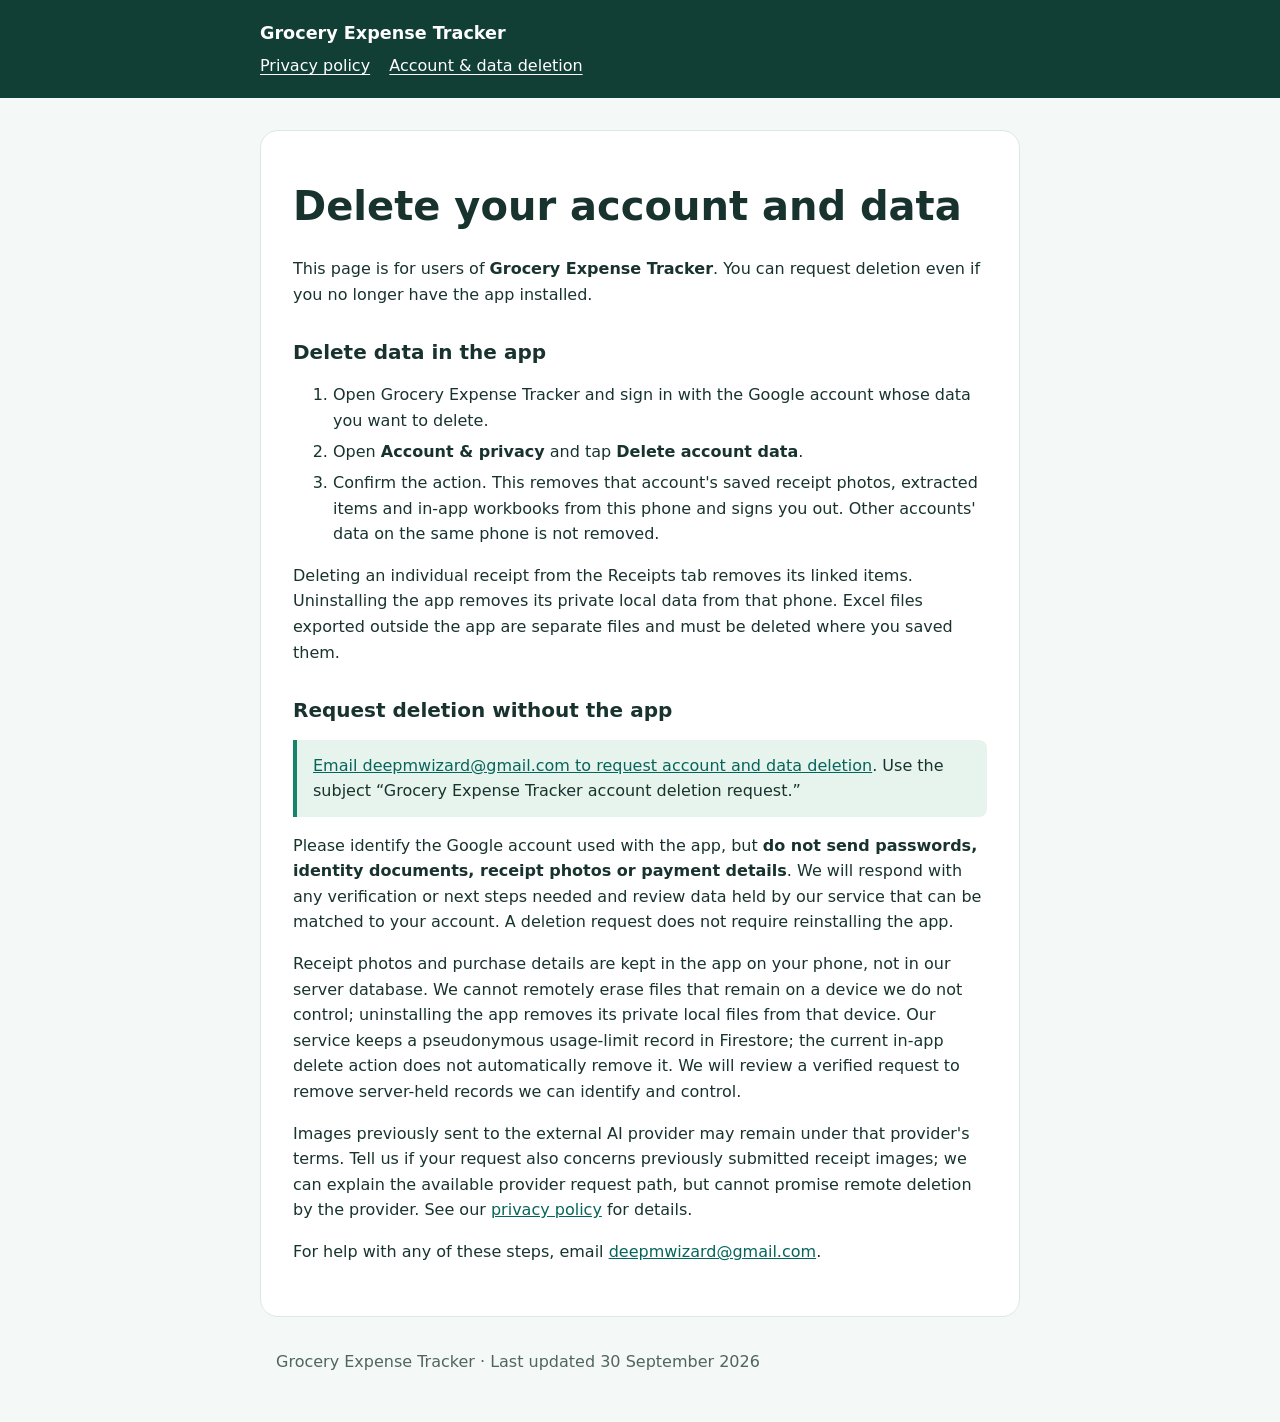
==== delete-account.html @ 2bd1a131 "Add Grocery Expense Tracker privacy and deletion pages" ====
<!doctype html>
<html lang="en">
<head>
  <meta charset="utf-8">
  <meta name="viewport" content="width=device-width, initial-scale=1">
  <title>Account and data deletion — Grocery Expense Tracker</title>
  <link rel="stylesheet" href="styles.css">
</head>
<body>
  <header>
    <a class="brand" href="index.html">Grocery Expense Tracker</a>
    <nav aria-label="Legal pages">
      <a href="privacy.html">Privacy policy</a>
      <a href="delete-account.html" aria-current="page">Account &amp; data deletion</a>
    </nav>
  </header>
  <main>
    <h1>Delete your account and data</h1>
    <p>This page is for users of <strong>Grocery Expense Tracker</strong>. You can request deletion even if you no longer have the app installed.</p>

    <h2>Delete data in the app</h2>
    <ol>
      <li>Open Grocery Expense Tracker and sign in with the Google account whose data you want to delete.</li>
      <li>Open <strong>Account &amp; privacy</strong> and tap <strong>Delete account data</strong>.</li>
      <li>Confirm the action. This removes that account's saved receipt photos, extracted items and in-app workbooks from this phone and signs you out. Other accounts' data on the same phone is not removed.</li>
    </ol>
    <p>Deleting an individual receipt from the Receipts tab removes its linked items. Uninstalling the app removes its private local data from that phone. Excel files exported outside the app are separate files and must be deleted where you saved them.</p>

    <h2>Request deletion without the app</h2>
    <p class="callout"><a href="mailto:deepmwizard@gmail.com?subject=Grocery%20Expense%20Tracker%20account%20deletion%20request">Email deepmwizard@gmail.com to request account and data deletion</a>. Use the subject “Grocery Expense Tracker account deletion request.”</p>
    <p>Please identify the Google account used with the app, but <strong>do not send passwords, identity documents, receipt photos or payment details</strong>. We will respond with any verification or next steps needed and review data held by our service that can be matched to your account. A deletion request does not require reinstalling the app.</p>
    <p>Receipt photos and purchase details are kept in the app on your phone, not in our server database. We cannot remotely erase files that remain on a device we do not control; uninstalling the app removes its private local files from that device. Our service keeps a pseudonymous usage-limit record in Firestore; the current in-app delete action does not automatically remove it. We will review a verified request to remove server-held records we can identify and control.</p>
    <p>Images previously sent to the external AI provider may remain under that provider's terms. Tell us if your request also concerns previously submitted receipt images; we can explain the available provider request path, but cannot promise remote deletion by the provider. See our <a href="privacy.html">privacy policy</a> for details.</p>
    <p>For help with any of these steps, email <a href="mailto:deepmwizard@gmail.com">deepmwizard@gmail.com</a>.</p>
  </main>
  <footer>Grocery Expense Tracker · Last updated 30 September 2026</footer>
</body>
</html>
---- styles.css ----
:root {
  color-scheme: light;
  font-family: system-ui, -apple-system, BlinkMacSystemFont, "Segoe UI", sans-serif;
  line-height: 1.6;
  color: #18332e;
  background: #f4f8f6;
}

* { box-sizing: border-box; }

body { margin: 0; }

header {
  background: #123f35;
  color: #fff;
  padding: 1.2rem max(1.2rem, calc((100vw - 760px) / 2));
}

header a { color: #fff; text-decoration: none; }
header .brand { font-size: 1.1rem; font-weight: 750; }
nav { display: flex; gap: 1.2rem; flex-wrap: wrap; margin-top: .35rem; }
nav a { text-decoration: underline; text-underline-offset: .2rem; }

main {
  max-width: 760px;
  margin: 2rem auto;
  padding: 1.5rem 2rem 2.2rem;
  background: #fff;
  border: 1px solid #dce9e3;
  border-radius: 18px;
}

h1 { line-height: 1.2; font-size: clamp(1.8rem, 4vw, 2.5rem); }
h2 { margin-top: 2rem; line-height: 1.3; font-size: 1.25rem; }
p, li { max-width: 70ch; }
li + li { margin-top: .35rem; }
a { color: #06655b; overflow-wrap: anywhere; }
a:hover { color: #043e37; }
a:focus-visible { outline: 3px solid #e8ad41; outline-offset: 3px; }
.muted { color: #51655f; }
.callout {
  background: #e7f4ed;
  border-left: 4px solid #16846a;
  border-radius: 0 8px 8px 0;
  padding: .8rem 1rem;
}
footer { max-width: 760px; margin: 1.5rem auto 3rem; padding: 0 1rem; color: #51655f; }

@media (max-width: 800px) {
  main { margin: 1rem; padding: 1.2rem; }
}
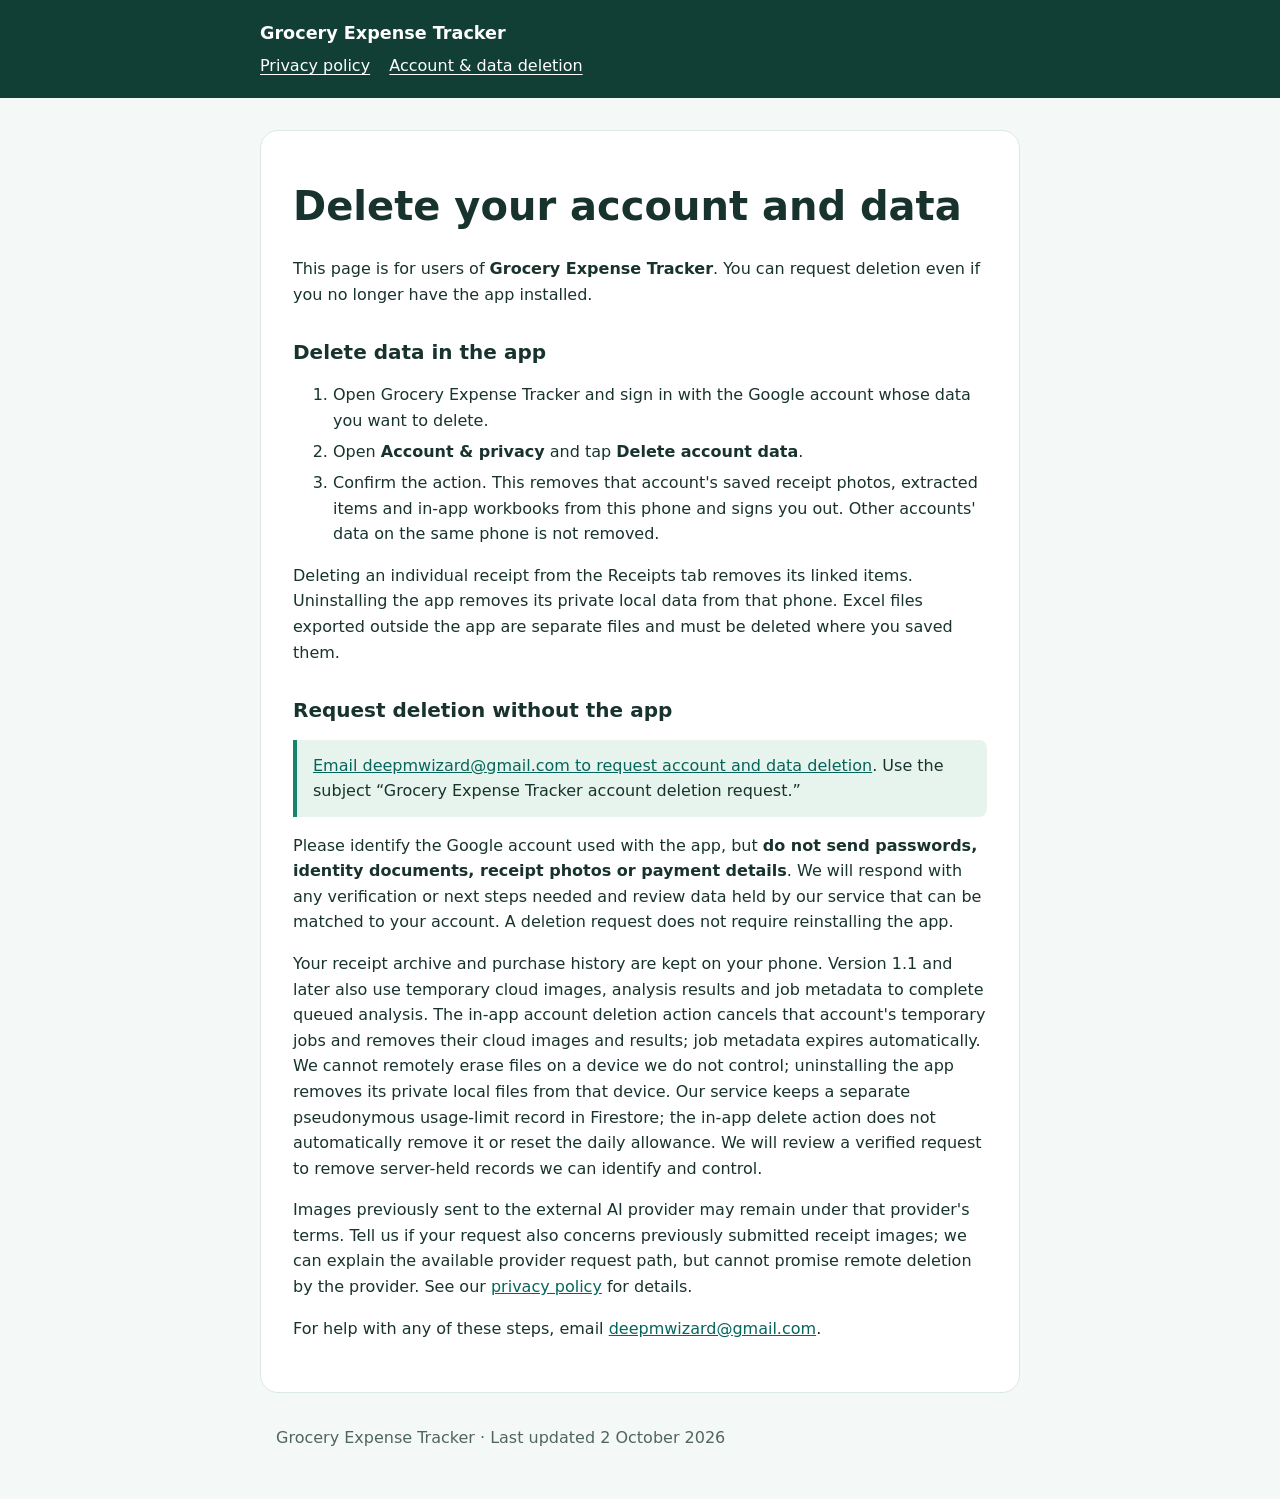
==== commit 5c228bc1: "Explain temporary queued receipt analysis and deletion" ====
--- a/delete-account.html
+++ b/delete-account.html
@@ -29,10 +29,10 @@
     <h2>Request deletion without the app</h2>
     <p class="callout"><a href="mailto:deepmwizard@gmail.com?subject=Grocery%20Expense%20Tracker%20account%20deletion%20request">Email deepmwizard@gmail.com to request account and data deletion</a>. Use the subject “Grocery Expense Tracker account deletion request.”</p>
     <p>Please identify the Google account used with the app, but <strong>do not send passwords, identity documents, receipt photos or payment details</strong>. We will respond with any verification or next steps needed and review data held by our service that can be matched to your account. A deletion request does not require reinstalling the app.</p>
-    <p>Receipt photos and purchase details are kept in the app on your phone, not in our server database. We cannot remotely erase files that remain on a device we do not control; uninstalling the app removes its private local files from that device. Our service keeps a pseudonymous usage-limit record in Firestore; the current in-app delete action does not automatically remove it. We will review a verified request to remove server-held records we can identify and control.</p>
+    <p>Your receipt archive and purchase history are kept on your phone. Version 1.1 and later also use temporary cloud images, analysis results and job metadata to complete queued analysis. The in-app account deletion action cancels that account's temporary jobs and removes their cloud images and results; job metadata expires automatically. We cannot remotely erase files on a device we do not control; uninstalling the app removes its private local files from that device. Our service keeps a separate pseudonymous usage-limit record in Firestore; the in-app delete action does not automatically remove it or reset the daily allowance. We will review a verified request to remove server-held records we can identify and control.</p>
     <p>Images previously sent to the external AI provider may remain under that provider's terms. Tell us if your request also concerns previously submitted receipt images; we can explain the available provider request path, but cannot promise remote deletion by the provider. See our <a href="privacy.html">privacy policy</a> for details.</p>
     <p>For help with any of these steps, email <a href="mailto:deepmwizard@gmail.com">deepmwizard@gmail.com</a>.</p>
   </main>
-  <footer>Grocery Expense Tracker · Last updated 30 September 2026</footer>
+  <footer>Grocery Expense Tracker · Last updated 2 October 2026</footer>
 </body>
 </html>
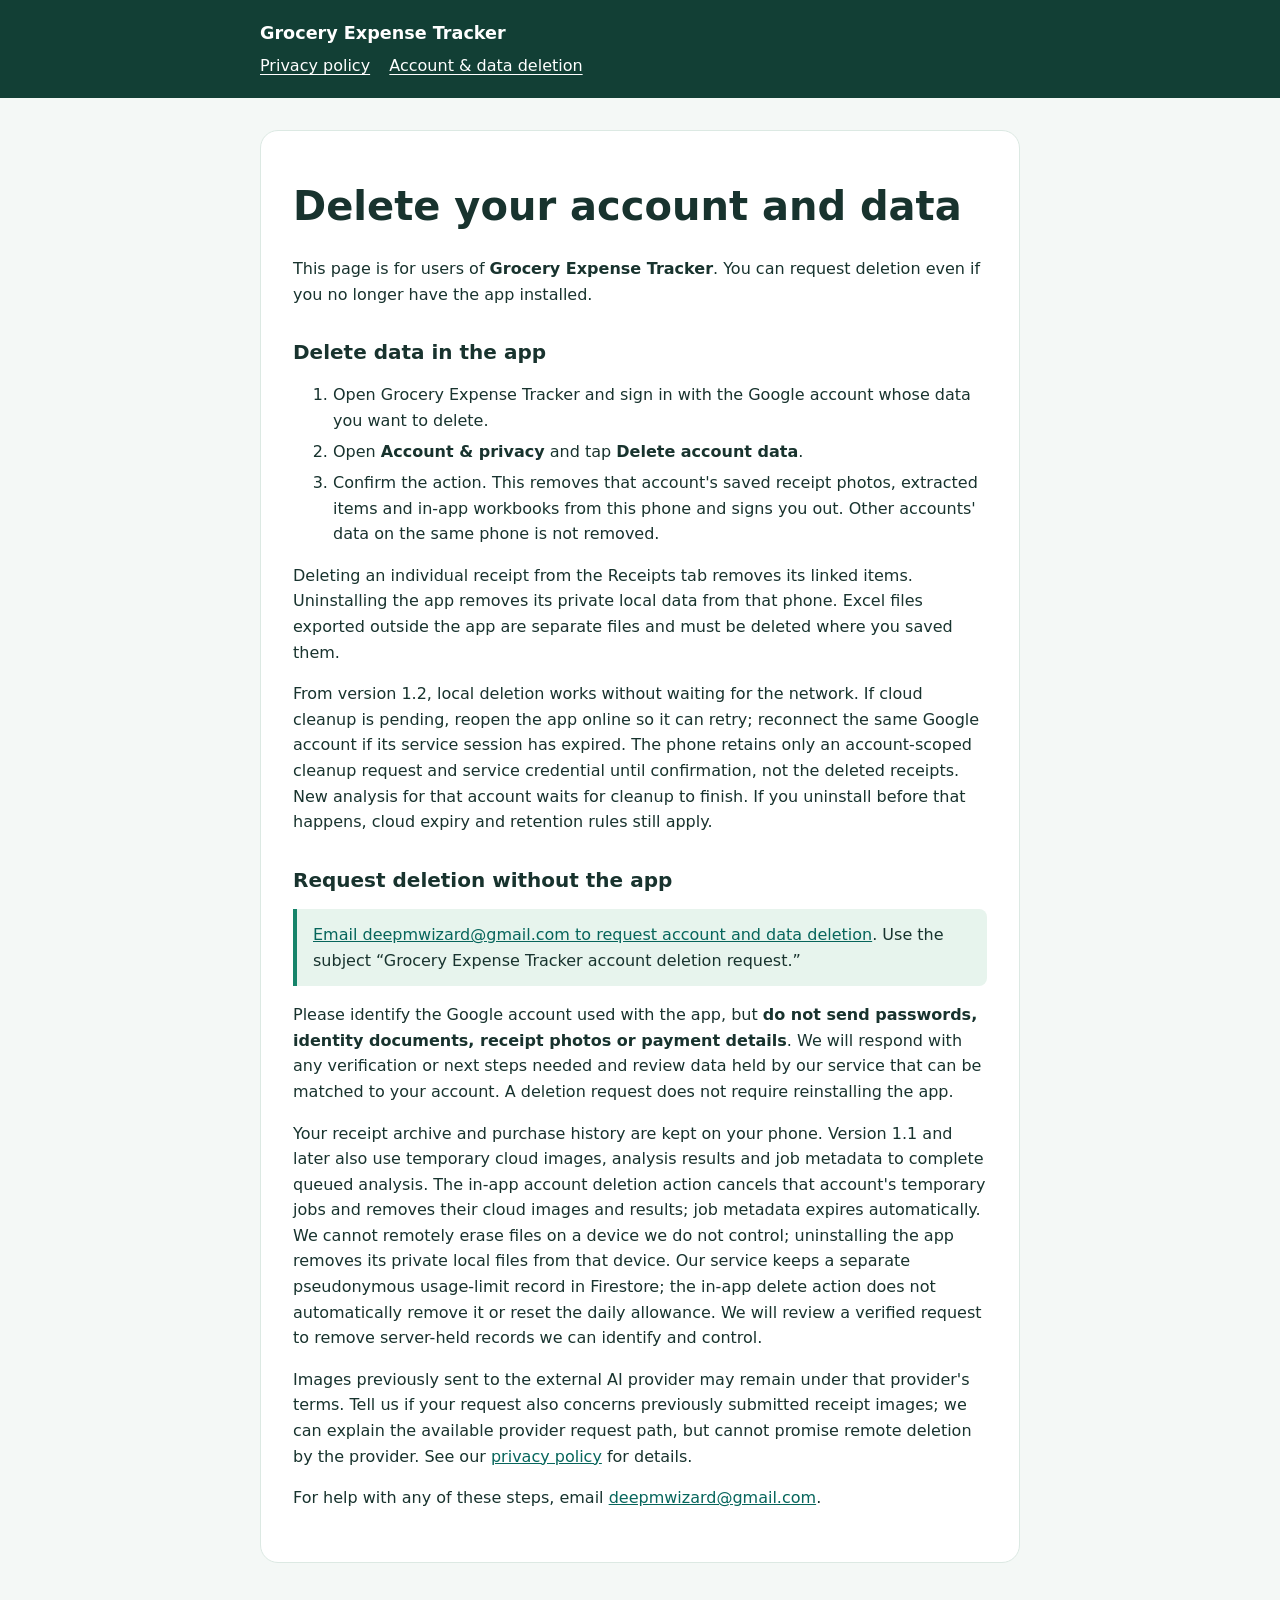
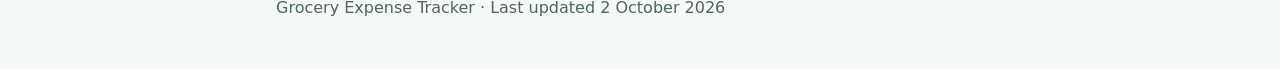
==== commit c8f43f24: "Clarify offline local deletion and session expiry in version 1.2" ====
--- a/delete-account.html
+++ b/delete-account.html
@@ -25,6 +25,7 @@
       <li>Confirm the action. This removes that account's saved receipt photos, extracted items and in-app workbooks from this phone and signs you out. Other accounts' data on the same phone is not removed.</li>
     </ol>
     <p>Deleting an individual receipt from the Receipts tab removes its linked items. Uninstalling the app removes its private local data from that phone. Excel files exported outside the app are separate files and must be deleted where you saved them.</p>
+    <p>From version 1.2, local deletion works without waiting for the network. If cloud cleanup is pending, reopen the app online so it can retry; reconnect the same Google account if its service session has expired. The phone retains only an account-scoped cleanup request and service credential until confirmation, not the deleted receipts. New analysis for that account waits for cleanup to finish. If you uninstall before that happens, cloud expiry and retention rules still apply.</p>
 
     <h2>Request deletion without the app</h2>
     <p class="callout"><a href="mailto:deepmwizard@gmail.com?subject=Grocery%20Expense%20Tracker%20account%20deletion%20request">Email deepmwizard@gmail.com to request account and data deletion</a>. Use the subject “Grocery Expense Tracker account deletion request.”</p>
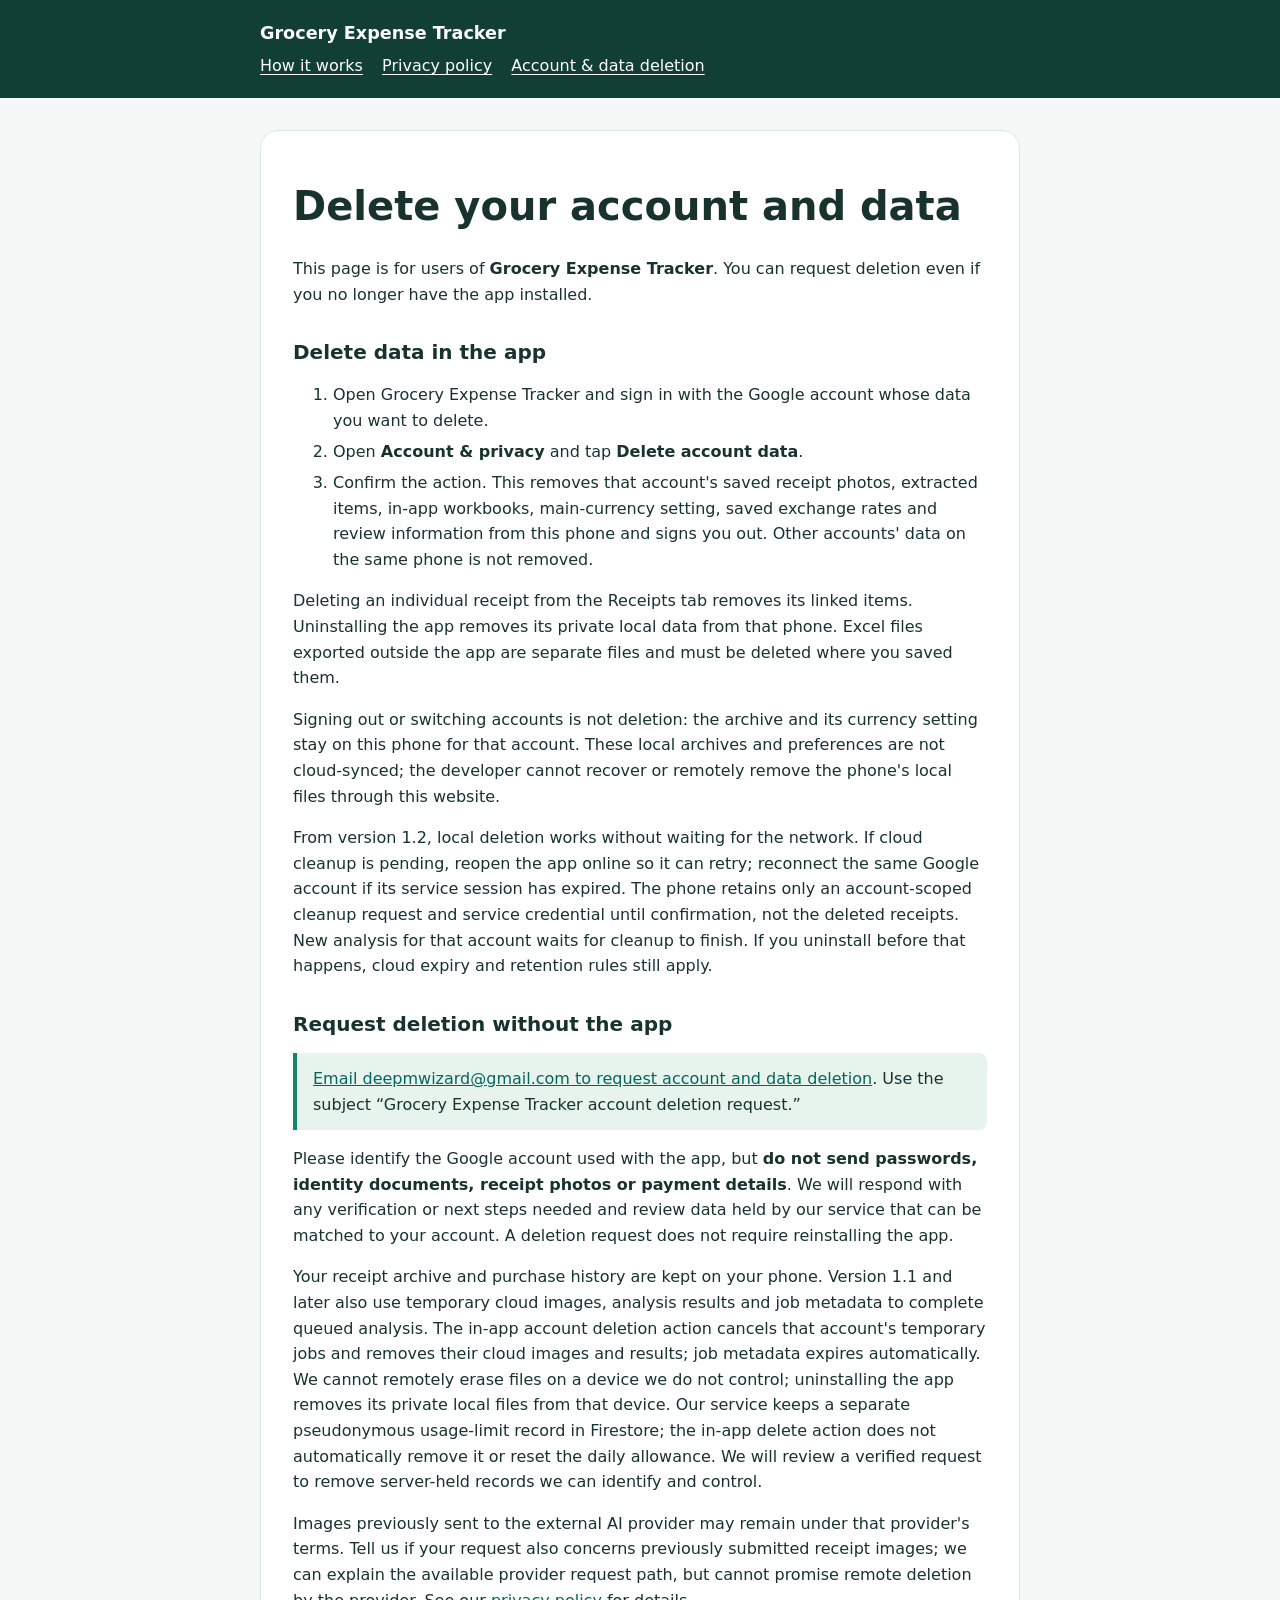
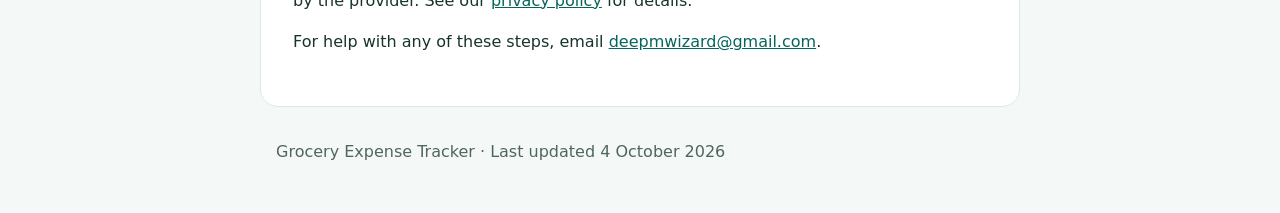
==== commit a744358c: "Add receipt and currency user guide and align privacy and deletion pages" ====
--- a/delete-account.html
+++ b/delete-account.html
@@ -9,7 +9,8 @@
 <body>
   <header>
     <a class="brand" href="index.html">Grocery Expense Tracker</a>
-    <nav aria-label="Legal pages">
+    <nav aria-label="Site pages">
+      <a href="how-it-works.html">How it works</a>
       <a href="privacy.html">Privacy policy</a>
       <a href="delete-account.html" aria-current="page">Account &amp; data deletion</a>
     </nav>
@@ -22,9 +23,10 @@
     <ol>
       <li>Open Grocery Expense Tracker and sign in with the Google account whose data you want to delete.</li>
       <li>Open <strong>Account &amp; privacy</strong> and tap <strong>Delete account data</strong>.</li>
-      <li>Confirm the action. This removes that account's saved receipt photos, extracted items and in-app workbooks from this phone and signs you out. Other accounts' data on the same phone is not removed.</li>
+      <li>Confirm the action. This removes that account's saved receipt photos, extracted items, in-app workbooks, main-currency setting, saved exchange rates and review information from this phone and signs you out. Other accounts' data on the same phone is not removed.</li>
     </ol>
     <p>Deleting an individual receipt from the Receipts tab removes its linked items. Uninstalling the app removes its private local data from that phone. Excel files exported outside the app are separate files and must be deleted where you saved them.</p>
+    <p>Signing out or switching accounts is not deletion: the archive and its currency setting stay on this phone for that account. These local archives and preferences are not cloud-synced; the developer cannot recover or remotely remove the phone's local files through this website.</p>
     <p>From version 1.2, local deletion works without waiting for the network. If cloud cleanup is pending, reopen the app online so it can retry; reconnect the same Google account if its service session has expired. The phone retains only an account-scoped cleanup request and service credential until confirmation, not the deleted receipts. New analysis for that account waits for cleanup to finish. If you uninstall before that happens, cloud expiry and retention rules still apply.</p>
 
     <h2>Request deletion without the app</h2>
@@ -34,6 +36,6 @@
     <p>Images previously sent to the external AI provider may remain under that provider's terms. Tell us if your request also concerns previously submitted receipt images; we can explain the available provider request path, but cannot promise remote deletion by the provider. See our <a href="privacy.html">privacy policy</a> for details.</p>
     <p>For help with any of these steps, email <a href="mailto:deepmwizard@gmail.com">deepmwizard@gmail.com</a>.</p>
   </main>
-  <footer>Grocery Expense Tracker · Last updated 2 October 2026</footer>
+  <footer>Grocery Expense Tracker · Last updated 4 October 2026</footer>
 </body>
 </html>
